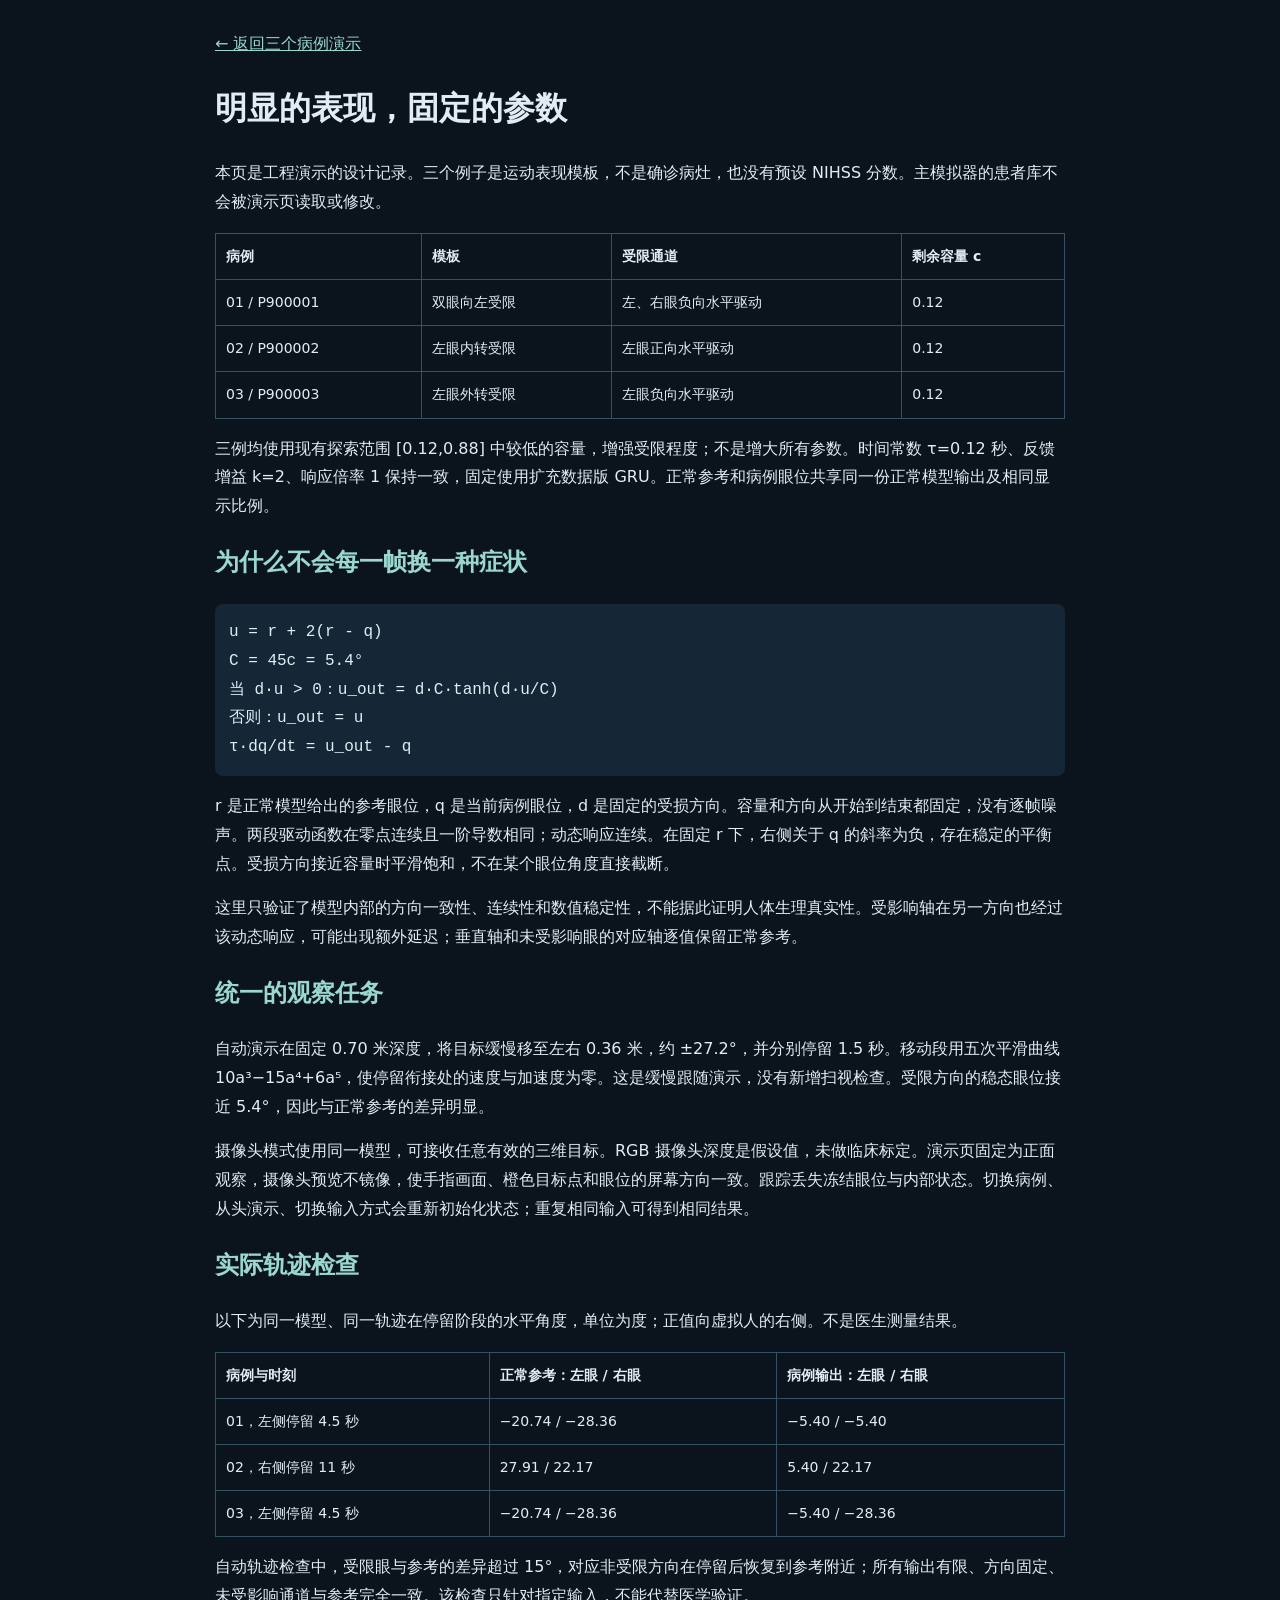
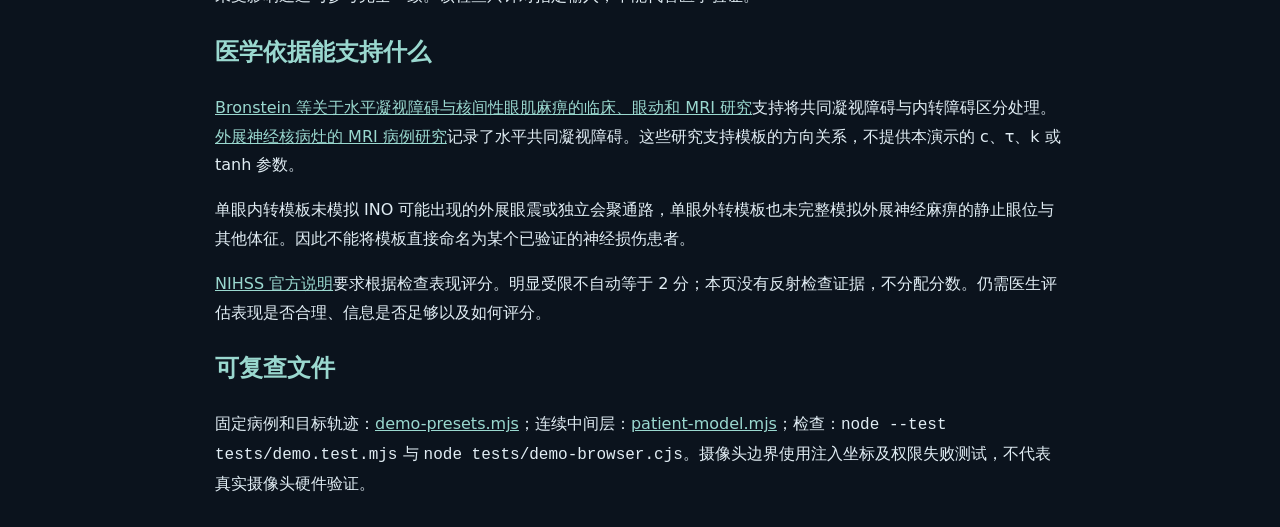
==== demo-notes.html @ 30373b06 "Add three fixed pronounced gaze demos with normal reference" ====
<!doctype html><html lang="zh-CN"><head><meta charset="utf-8"><meta name="viewport" content="width=device-width,initial-scale=1"><title>三个固定演示的参数与依据</title><style>body{max-width:850px;margin:30px auto;padding:0 20px;font:16px/1.8 system-ui;background:#0b131d;color:#e1edf4}a,h2{color:#9ad8cf}.table{overflow:auto}table{border-collapse:collapse;width:100%;font-size:14px}td,th{padding:10px;border:1px solid #345261;text-align:left}pre{padding:14px;background:#152736;overflow:auto;border-radius:8px}</style></head><body><a href="demo.html">← 返回三个病例演示</a><h1>明显的表现，固定的参数</h1>
<p>本页是工程演示的设计记录。三个例子是运动表现模板，不是确诊病灶，也没有预设 NIHSS 分数。主模拟器的患者库不会被演示页读取或修改。</p>
<div class="table"><table><tr><th>病例</th><th>模板</th><th>受限通道</th><th>剩余容量 c</th></tr><tr><td>01 / P900001</td><td>双眼向左受限</td><td>左、右眼负向水平驱动</td><td>0.12</td></tr><tr><td>02 / P900002</td><td>左眼内转受限</td><td>左眼正向水平驱动</td><td>0.12</td></tr><tr><td>03 / P900003</td><td>左眼外转受限</td><td>左眼负向水平驱动</td><td>0.12</td></tr></table></div>
<p>三例均使用现有探索范围 [0.12,0.88] 中较低的容量，增强受限程度；不是增大所有参数。时间常数 τ=0.12 秒、反馈增益 k=2、响应倍率 1 保持一致，固定使用扩充数据版 GRU。正常参考和病例眼位共享同一份正常模型输出及相同显示比例。</p>
<h2>为什么不会每一帧换一种症状</h2><pre>u = r + 2(r - q)
C = 45c = 5.4°
当 d·u &gt; 0：u_out = d·C·tanh(d·u/C)
否则：u_out = u
τ·dq/dt = u_out - q</pre><p>r 是正常模型给出的参考眼位，q 是当前病例眼位，d 是固定的受损方向。容量和方向从开始到结束都固定，没有逐帧噪声。两段驱动函数在零点连续且一阶导数相同；动态响应连续。在固定 r 下，右侧关于 q 的斜率为负，存在稳定的平衡点。受损方向接近容量时平滑饱和，不在某个眼位角度直接截断。</p>
<p>这里只验证了模型内部的方向一致性、连续性和数值稳定性，不能据此证明人体生理真实性。受影响轴在另一方向也经过该动态响应，可能出现额外延迟；垂直轴和未受影响眼的对应轴逐值保留正常参考。</p>
<h2>统一的观察任务</h2><p>自动演示在固定 0.70 米深度，将目标缓慢移至左右 0.36 米，约 ±27.2°，并分别停留 1.5 秒。移动段用五次平滑曲线 10a³−15a⁴+6a⁵，使停留衔接处的速度与加速度为零。这是缓慢跟随演示，没有新增扫视检查。受限方向的稳态眼位接近 5.4°，因此与正常参考的差异明显。</p><p>摄像头模式使用同一模型，可接收任意有效的三维目标。RGB 摄像头深度是假设值，未做临床标定。演示页固定为正面观察，摄像头预览不镜像，使手指画面、橙色目标点和眼位的屏幕方向一致。跟踪丢失冻结眼位与内部状态。切换病例、从头演示、切换输入方式会重新初始化状态；重复相同输入可得到相同结果。</p>
<h2>实际轨迹检查</h2><p>以下为同一模型、同一轨迹在停留阶段的水平角度，单位为度；正值向虚拟人的右侧。不是医生测量结果。</p><div class="table"><table><tr><th>病例与时刻</th><th>正常参考：左眼 / 右眼</th><th>病例输出：左眼 / 右眼</th></tr><tr><td>01，左侧停留 4.5 秒</td><td>−20.74 / −28.36</td><td>−5.40 / −5.40</td></tr><tr><td>02，右侧停留 11 秒</td><td>27.91 / 22.17</td><td>5.40 / 22.17</td></tr><tr><td>03，左侧停留 4.5 秒</td><td>−20.74 / −28.36</td><td>−5.40 / −28.36</td></tr></table></div><p>自动轨迹检查中，受限眼与参考的差异超过 15°，对应非受限方向在停留后恢复到参考附近；所有输出有限、方向固定、未受影响通道与参考完全一致。该检查只针对指定输入，不能代替医学验证。</p><h2>医学依据能支持什么</h2><p><a href="https://pubmed.ncbi.nlm.nih.gov/2324752/">Bronstein 等关于水平凝视障碍与核间性眼肌麻痹的临床、眼动和 MRI 研究</a>支持将共同凝视障碍与内转障碍区分处理。<a href="https://pubmed.ncbi.nlm.nih.gov/7785521/">外展神经核病灶的 MRI 病例研究</a>记录了水平共同凝视障碍。这些研究支持模板的方向关系，不提供本演示的 c、τ、k 或 tanh 参数。</p><p>单眼内转模板未模拟 INO 可能出现的外展眼震或独立会聚通路，单眼外转模板也未完整模拟外展神经麻痹的静止眼位与其他体征。因此不能将模板直接命名为某个已验证的神经损伤患者。</p><p><a href="https://www.ninds.nih.gov/sites/default/files/2025-03/KnowStroke_NIHStrokeScale_March2025_508c.pdf">NIHSS 官方说明</a>要求根据检查表现评分。明显受限不自动等于 2 分；本页没有反射检查证据，不分配分数。仍需医生评估表现是否合理、信息是否足够以及如何评分。</p>
<h2>可复查文件</h2><p>固定病例和目标轨迹：<a href="demo-presets.mjs">demo-presets.mjs</a>；连续中间层：<a href="patient-model.mjs">patient-model.mjs</a>；检查：<code>node --test tests/demo.test.mjs</code> 与 <code>node tests/demo-browser.cjs</code>。摄像头边界使用注入坐标及权限失败测试，不代表真实摄像头硬件验证。</p></body></html>
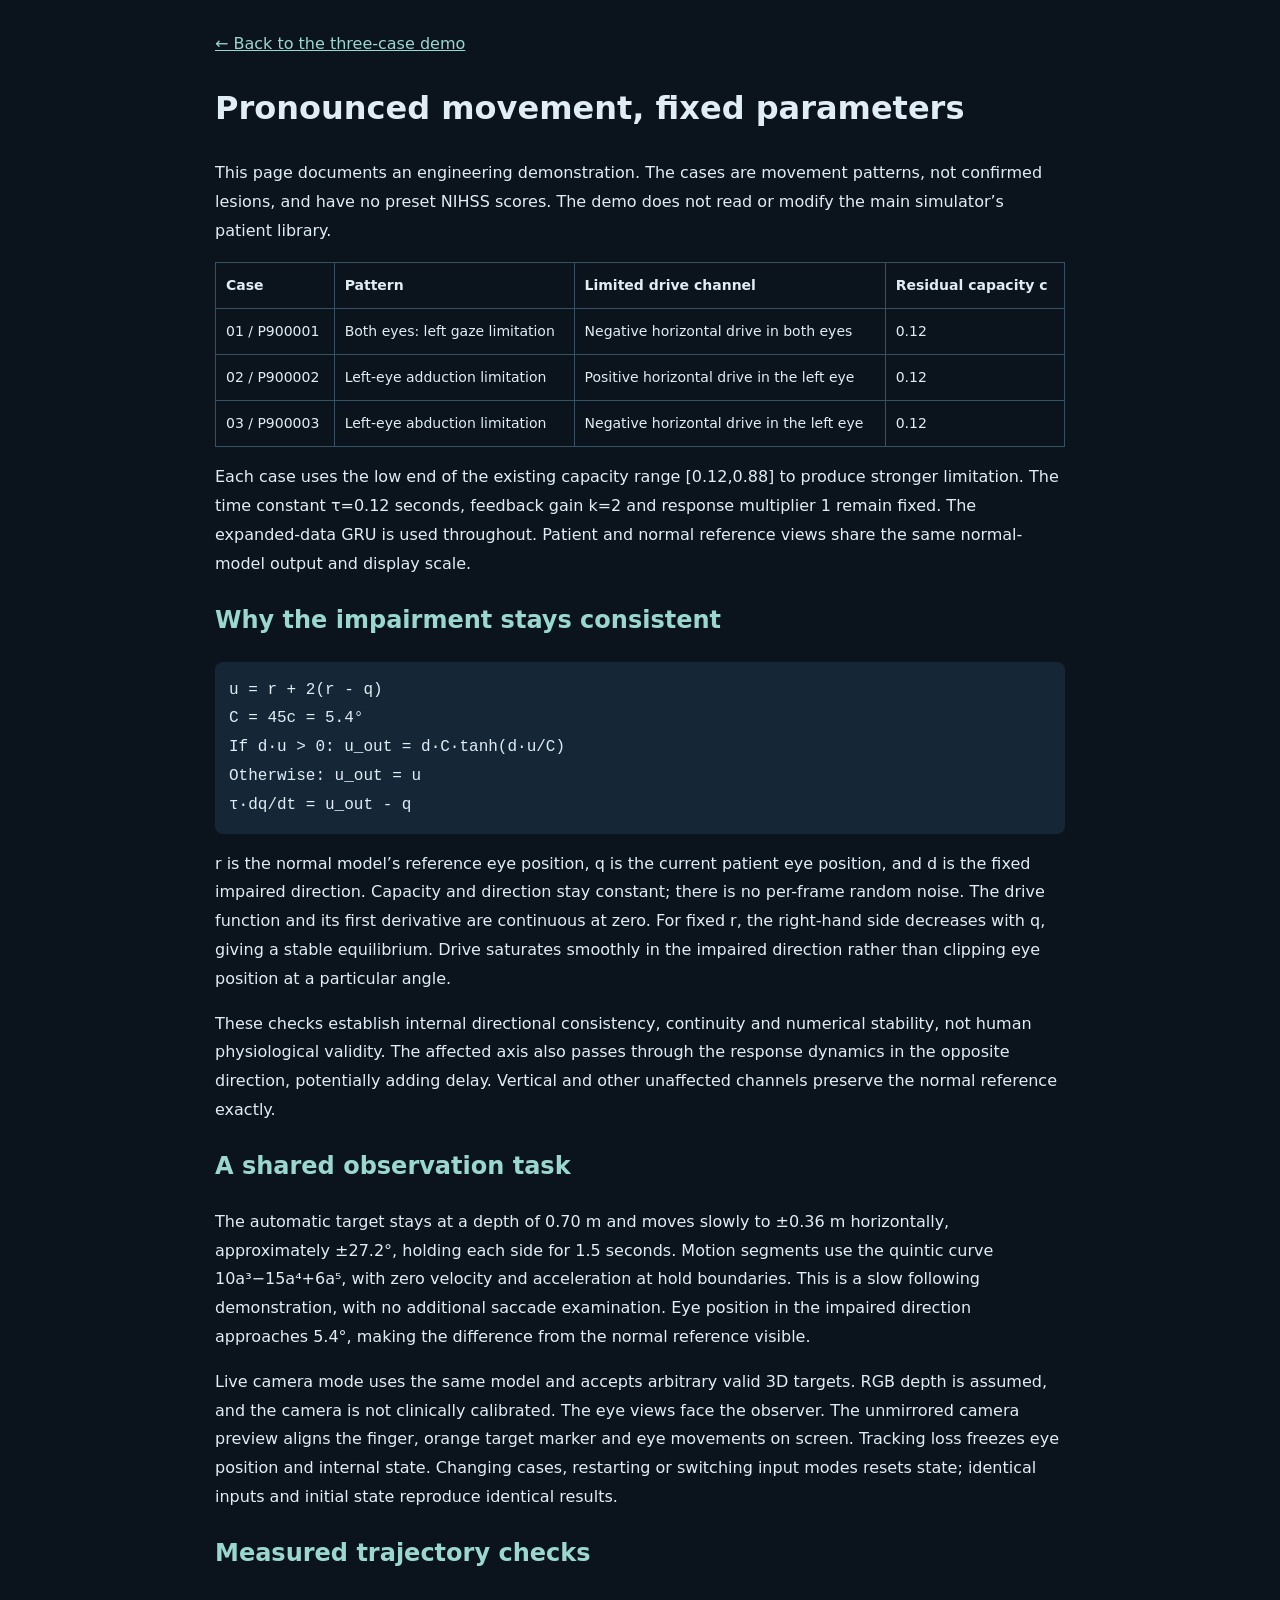
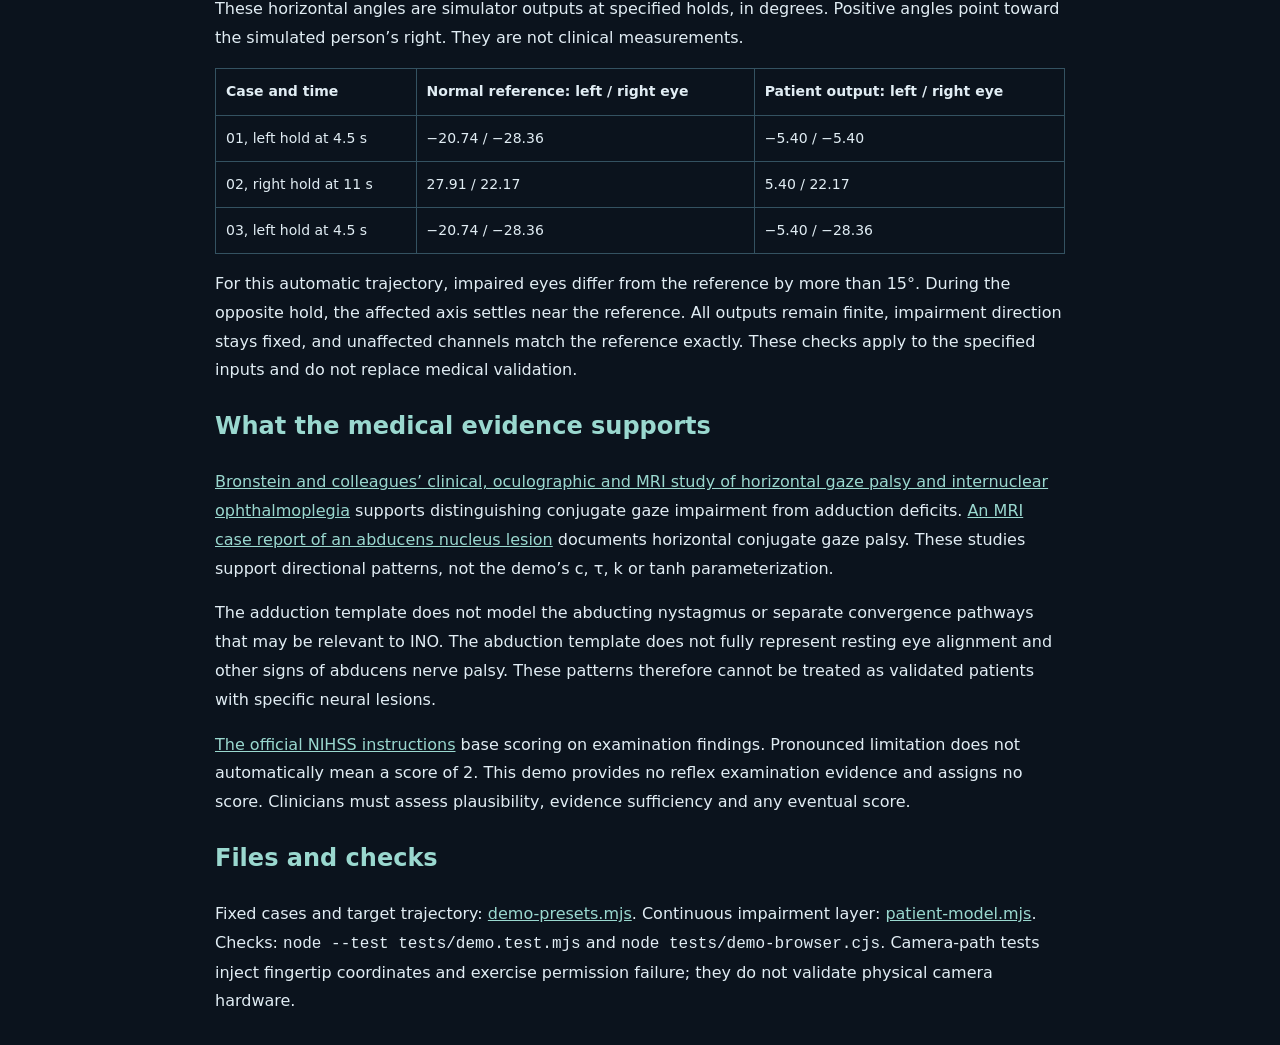
==== commit e0220722: "Translate the three-case demo and notes into English" ====
--- a/demo-notes.html
+++ b/demo-notes.html
@@ -1,13 +1,24 @@
-<!doctype html><html lang="zh-CN"><head><meta charset="utf-8"><meta name="viewport" content="width=device-width,initial-scale=1"><title>三个固定演示的参数与依据</title><style>body{max-width:850px;margin:30px auto;padding:0 20px;font:16px/1.8 system-ui;background:#0b131d;color:#e1edf4}a,h2{color:#9ad8cf}.table{overflow:auto}table{border-collapse:collapse;width:100%;font-size:14px}td,th{padding:10px;border:1px solid #345261;text-align:left}pre{padding:14px;background:#152736;overflow:auto;border-radius:8px}</style></head><body><a href="demo.html">← 返回三个病例演示</a><h1>明显的表现，固定的参数</h1>
-<p>本页是工程演示的设计记录。三个例子是运动表现模板，不是确诊病灶，也没有预设 NIHSS 分数。主模拟器的患者库不会被演示页读取或修改。</p>
-<div class="table"><table><tr><th>病例</th><th>模板</th><th>受限通道</th><th>剩余容量 c</th></tr><tr><td>01 / P900001</td><td>双眼向左受限</td><td>左、右眼负向水平驱动</td><td>0.12</td></tr><tr><td>02 / P900002</td><td>左眼内转受限</td><td>左眼正向水平驱动</td><td>0.12</td></tr><tr><td>03 / P900003</td><td>左眼外转受限</td><td>左眼负向水平驱动</td><td>0.12</td></tr></table></div>
-<p>三例均使用现有探索范围 [0.12,0.88] 中较低的容量，增强受限程度；不是增大所有参数。时间常数 τ=0.12 秒、反馈增益 k=2、响应倍率 1 保持一致，固定使用扩充数据版 GRU。正常参考和病例眼位共享同一份正常模型输出及相同显示比例。</p>
-<h2>为什么不会每一帧换一种症状</h2><pre>u = r + 2(r - q)
+<!doctype html><html lang="en"><head><meta charset="utf-8"><meta name="viewport" content="width=device-width,initial-scale=1"><title>Three fixed demos: parameters and evidence</title><style>body{max-width:850px;margin:30px auto;padding:0 20px;font:16px/1.8 system-ui;background:#0b131d;color:#e1edf4}a,h2{color:#9ad8cf}.table{overflow:auto}table{border-collapse:collapse;width:100%;font-size:14px}td,th{padding:10px;border:1px solid #345261;text-align:left}pre{padding:14px;background:#152736;overflow:auto;border-radius:8px}</style></head><body><a href="demo.html">← Back to the three-case demo</a><h1>Pronounced movement, fixed parameters</h1>
+<p>This page documents an engineering demonstration. The cases are movement patterns, not confirmed lesions, and have no preset NIHSS scores. The demo does not read or modify the main simulator’s patient library.</p>
+<div class="table"><table><tr><th>Case</th><th>Pattern</th><th>Limited drive channel</th><th>Residual capacity c</th></tr><tr><td>01 / P900001</td><td>Both eyes: left gaze limitation</td><td>Negative horizontal drive in both eyes</td><td>0.12</td></tr><tr><td>02 / P900002</td><td>Left-eye adduction limitation</td><td>Positive horizontal drive in the left eye</td><td>0.12</td></tr><tr><td>03 / P900003</td><td>Left-eye abduction limitation</td><td>Negative horizontal drive in the left eye</td><td>0.12</td></tr></table></div>
+<p>Each case uses the low end of the existing capacity range [0.12,0.88] to produce stronger limitation. The time constant τ=0.12 seconds, feedback gain k=2 and response multiplier 1 remain fixed. The expanded-data GRU is used throughout. Patient and normal reference views share the same normal-model output and display scale.</p>
+<h2>Why the impairment stays consistent</h2><pre>u = r + 2(r - q)
 C = 45c = 5.4°
-当 d·u &gt; 0：u_out = d·C·tanh(d·u/C)
-否则：u_out = u
-τ·dq/dt = u_out - q</pre><p>r 是正常模型给出的参考眼位，q 是当前病例眼位，d 是固定的受损方向。容量和方向从开始到结束都固定，没有逐帧噪声。两段驱动函数在零点连续且一阶导数相同；动态响应连续。在固定 r 下，右侧关于 q 的斜率为负，存在稳定的平衡点。受损方向接近容量时平滑饱和，不在某个眼位角度直接截断。</p>
-<p>这里只验证了模型内部的方向一致性、连续性和数值稳定性，不能据此证明人体生理真实性。受影响轴在另一方向也经过该动态响应，可能出现额外延迟；垂直轴和未受影响眼的对应轴逐值保留正常参考。</p>
-<h2>统一的观察任务</h2><p>自动演示在固定 0.70 米深度，将目标缓慢移至左右 0.36 米，约 ±27.2°，并分别停留 1.5 秒。移动段用五次平滑曲线 10a³−15a⁴+6a⁵，使停留衔接处的速度与加速度为零。这是缓慢跟随演示，没有新增扫视检查。受限方向的稳态眼位接近 5.4°，因此与正常参考的差异明显。</p><p>摄像头模式使用同一模型，可接收任意有效的三维目标。RGB 摄像头深度是假设值，未做临床标定。演示页固定为正面观察，摄像头预览不镜像，使手指画面、橙色目标点和眼位的屏幕方向一致。跟踪丢失冻结眼位与内部状态。切换病例、从头演示、切换输入方式会重新初始化状态；重复相同输入可得到相同结果。</p>
-<h2>实际轨迹检查</h2><p>以下为同一模型、同一轨迹在停留阶段的水平角度，单位为度；正值向虚拟人的右侧。不是医生测量结果。</p><div class="table"><table><tr><th>病例与时刻</th><th>正常参考：左眼 / 右眼</th><th>病例输出：左眼 / 右眼</th></tr><tr><td>01，左侧停留 4.5 秒</td><td>−20.74 / −28.36</td><td>−5.40 / −5.40</td></tr><tr><td>02，右侧停留 11 秒</td><td>27.91 / 22.17</td><td>5.40 / 22.17</td></tr><tr><td>03，左侧停留 4.5 秒</td><td>−20.74 / −28.36</td><td>−5.40 / −28.36</td></tr></table></div><p>自动轨迹检查中，受限眼与参考的差异超过 15°，对应非受限方向在停留后恢复到参考附近；所有输出有限、方向固定、未受影响通道与参考完全一致。该检查只针对指定输入，不能代替医学验证。</p><h2>医学依据能支持什么</h2><p><a href="https://pubmed.ncbi.nlm.nih.gov/2324752/">Bronstein 等关于水平凝视障碍与核间性眼肌麻痹的临床、眼动和 MRI 研究</a>支持将共同凝视障碍与内转障碍区分处理。<a href="https://pubmed.ncbi.nlm.nih.gov/7785521/">外展神经核病灶的 MRI 病例研究</a>记录了水平共同凝视障碍。这些研究支持模板的方向关系，不提供本演示的 c、τ、k 或 tanh 参数。</p><p>单眼内转模板未模拟 INO 可能出现的外展眼震或独立会聚通路，单眼外转模板也未完整模拟外展神经麻痹的静止眼位与其他体征。因此不能将模板直接命名为某个已验证的神经损伤患者。</p><p><a href="https://www.ninds.nih.gov/sites/default/files/2025-03/KnowStroke_NIHStrokeScale_March2025_508c.pdf">NIHSS 官方说明</a>要求根据检查表现评分。明显受限不自动等于 2 分；本页没有反射检查证据，不分配分数。仍需医生评估表现是否合理、信息是否足够以及如何评分。</p>
-<h2>可复查文件</h2><p>固定病例和目标轨迹：<a href="demo-presets.mjs">demo-presets.mjs</a>；连续中间层：<a href="patient-model.mjs">patient-model.mjs</a>；检查：<code>node --test tests/demo.test.mjs</code> 与 <code>node tests/demo-browser.cjs</code>。摄像头边界使用注入坐标及权限失败测试，不代表真实摄像头硬件验证。</p></body></html>
+If d·u &gt; 0: u_out = d·C·tanh(d·u/C)
+Otherwise: u_out = u
+τ·dq/dt = u_out - q</pre>
+<p>r is the normal model’s reference eye position, q is the current patient eye position, and d is the fixed impaired direction. Capacity and direction stay constant; there is no per-frame random noise. The drive function and its first derivative are continuous at zero. For fixed r, the right-hand side decreases with q, giving a stable equilibrium. Drive saturates smoothly in the impaired direction rather than clipping eye position at a particular angle.</p>
+<p>These checks establish internal directional consistency, continuity and numerical stability, not human physiological validity. The affected axis also passes through the response dynamics in the opposite direction, potentially adding delay. Vertical and other unaffected channels preserve the normal reference exactly.</p>
+<h2>A shared observation task</h2>
+<p>The automatic target stays at a depth of 0.70 m and moves slowly to ±0.36 m horizontally, approximately ±27.2°, holding each side for 1.5 seconds. Motion segments use the quintic curve 10a³−15a⁴+6a⁵, with zero velocity and acceleration at hold boundaries. This is a slow following demonstration, with no additional saccade examination. Eye position in the impaired direction approaches 5.4°, making the difference from the normal reference visible.</p>
+<p>Live camera mode uses the same model and accepts arbitrary valid 3D targets. RGB depth is assumed, and the camera is not clinically calibrated. The eye views face the observer. The unmirrored camera preview aligns the finger, orange target marker and eye movements on screen. Tracking loss freezes eye position and internal state. Changing cases, restarting or switching input modes resets state; identical inputs and initial state reproduce identical results.</p>
+<h2>Measured trajectory checks</h2>
+<p>These horizontal angles are simulator outputs at specified holds, in degrees. Positive angles point toward the simulated person’s right. They are not clinical measurements.</p>
+<div class="table"><table><tr><th>Case and time</th><th>Normal reference: left / right eye</th><th>Patient output: left / right eye</th></tr><tr><td>01, left hold at 4.5 s</td><td>−20.74 / −28.36</td><td>−5.40 / −5.40</td></tr><tr><td>02, right hold at 11 s</td><td>27.91 / 22.17</td><td>5.40 / 22.17</td></tr><tr><td>03, left hold at 4.5 s</td><td>−20.74 / −28.36</td><td>−5.40 / −28.36</td></tr></table></div>
+<p>For this automatic trajectory, impaired eyes differ from the reference by more than 15°. During the opposite hold, the affected axis settles near the reference. All outputs remain finite, impairment direction stays fixed, and unaffected channels match the reference exactly. These checks apply to the specified inputs and do not replace medical validation.</p>
+<h2>What the medical evidence supports</h2>
+<p><a href="https://pubmed.ncbi.nlm.nih.gov/2324752/">Bronstein and colleagues’ clinical, oculographic and MRI study of horizontal gaze palsy and internuclear ophthalmoplegia</a> supports distinguishing conjugate gaze impairment from adduction deficits. <a href="https://pubmed.ncbi.nlm.nih.gov/7785521/">An MRI case report of an abducens nucleus lesion</a> documents horizontal conjugate gaze palsy. These studies support directional patterns, not the demo’s c, τ, k or tanh parameterization.</p>
+<p>The adduction template does not model the abducting nystagmus or separate convergence pathways that may be relevant to INO. The abduction template does not fully represent resting eye alignment and other signs of abducens nerve palsy. These patterns therefore cannot be treated as validated patients with specific neural lesions.</p>
+<p><a href="https://www.ninds.nih.gov/sites/default/files/2025-03/KnowStroke_NIHStrokeScale_March2025_508c.pdf">The official NIHSS instructions</a> base scoring on examination findings. Pronounced limitation does not automatically mean a score of 2. This demo provides no reflex examination evidence and assigns no score. Clinicians must assess plausibility, evidence sufficiency and any eventual score.</p>
+<h2>Files and checks</h2>
+<p>Fixed cases and target trajectory: <a href="demo-presets.mjs">demo-presets.mjs</a>. Continuous impairment layer: <a href="patient-model.mjs">patient-model.mjs</a>. Checks: <code>node --test tests/demo.test.mjs</code> and <code>node tests/demo-browser.cjs</code>. Camera-path tests inject fingertip coordinates and exercise permission failure; they do not validate physical camera hardware.</p></body></html>
